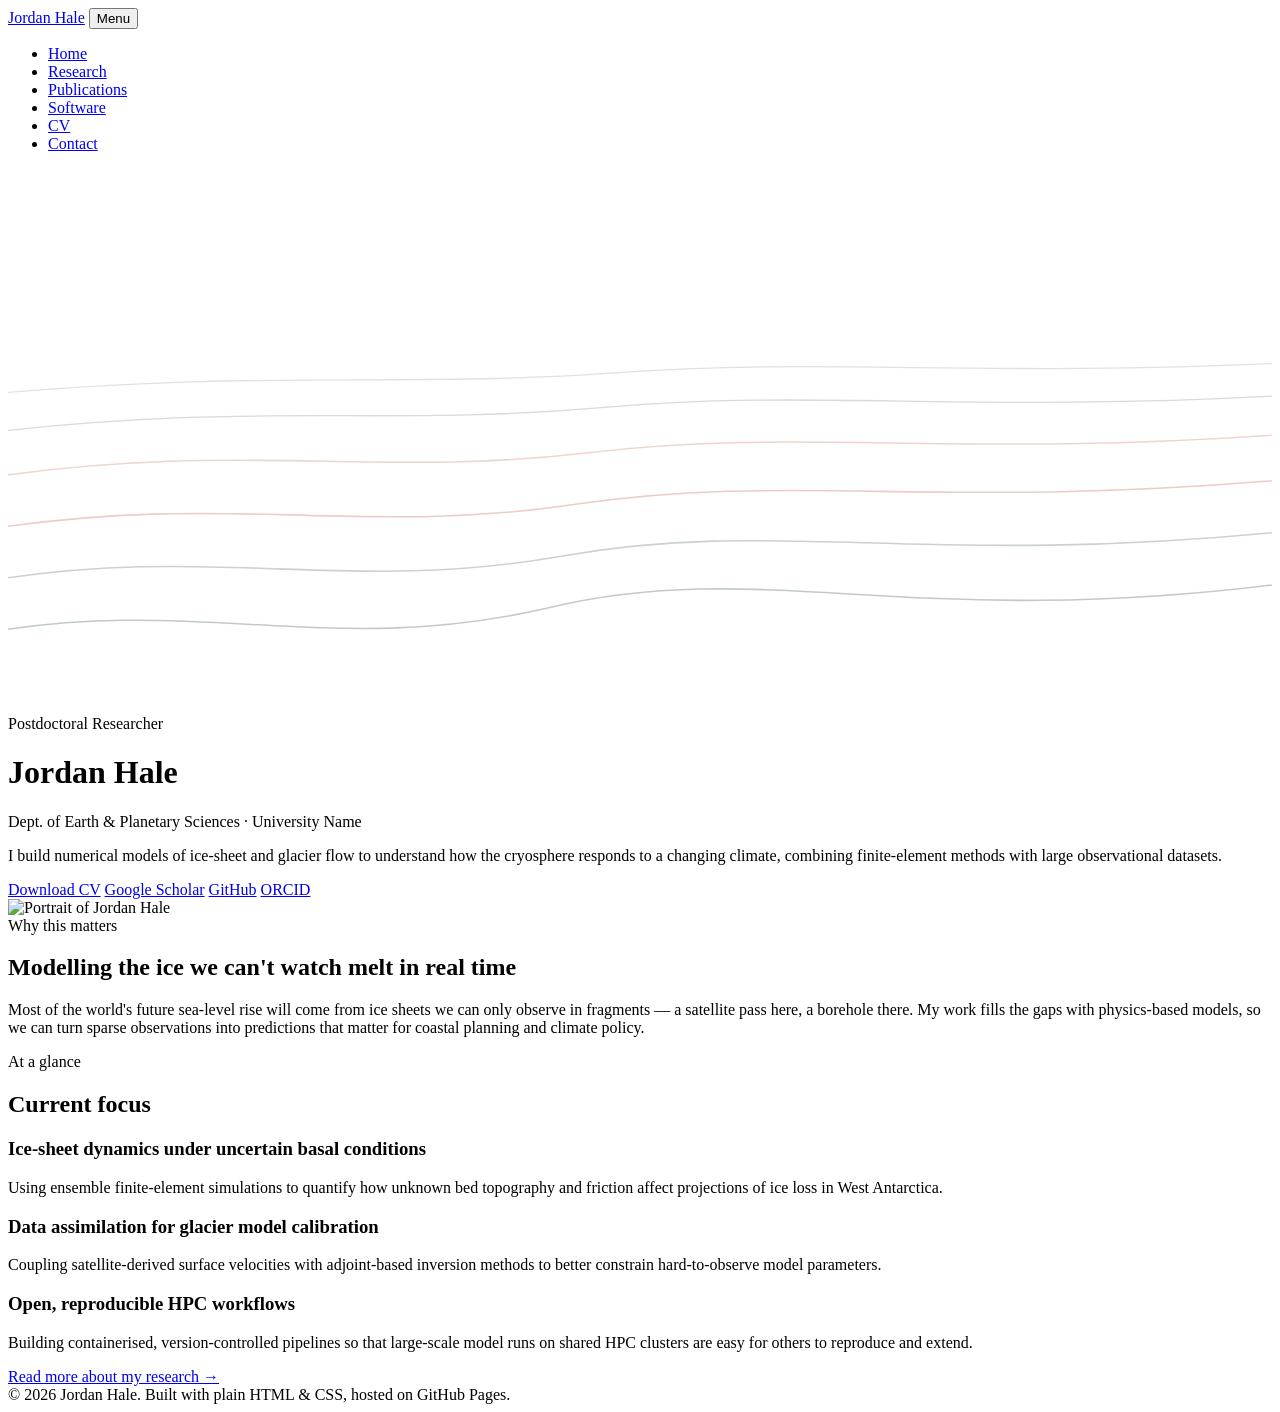
==== index.html @ ba5da075 "init files" ====
<!DOCTYPE html>
<html lang="en">
<head>
<meta charset="UTF-8">
<meta name="viewport" content="width=device-width, initial-scale=1.0">
<title>Jordan Hale — Geoscience &amp; Numerical Modelling</title>
<meta name="description" content="Postdoctoral researcher working on numerical modelling in geoscience.">
<link rel="preconnect" href="https://fonts.googleapis.com">
<link href="https://fonts.googleapis.com/css2?family=Fraunces:wght@500;600&family=IBM+Plex+Sans:wght@400;500&family=IBM+Plex+Mono:wght@400;500&display=swap" rel="stylesheet">
<link rel="stylesheet" href="assets/style.css">
</head>
<body>

<nav class="site-nav">
  <div class="wrap">
    <a href="index.html" class="brand">Jordan Hale</a>
    <button class="nav-toggle" aria-label="Toggle menu">Menu</button>
    <ul>
      <li><a href="index.html" class="active">Home</a></li>
      <li><a href="research.html">Research</a></li>
      <li><a href="publications.html">Publications</a></li>
      <li><a href="software.html">Software</a></li>
      <li><a href="cv.html">CV</a></li>
      <li><a href="contact.html">Contact</a></li>
    </ul>
  </div>
</nav>

<header class="hero">
  <svg class="hero-contours" viewBox="0 0 980 420" preserveAspectRatio="none" aria-hidden="true">
    <path d="M-20,360 C150,330 250,380 420,340 C590,300 700,360 1000,320" fill="none" stroke="#4f6b58" stroke-width="1.2" opacity="0.35"/>
    <path d="M-20,320 C160,290 260,330 430,300 C600,270 710,310 1000,280" fill="none" stroke="#4f6b58" stroke-width="1.2" opacity="0.3"/>
    <path d="M-20,280 C170,250 270,285 440,260 C610,235 720,265 1000,240" fill="none" stroke="#bf5b3a" stroke-width="1.2" opacity="0.3"/>
    <path d="M-20,240 C180,210 280,240 450,220 C620,200 730,225 1000,205" fill="none" stroke="#bf5b3a" stroke-width="1.2" opacity="0.25"/>
    <path d="M-20,205 C190,180 290,200 460,185 C630,170 740,190 1000,175" fill="none" stroke="#6b6a60" stroke-width="1" opacity="0.25"/>
    <path d="M-20,175 C200,155 300,170 470,158 C640,146 750,162 1000,150" fill="none" stroke="#6b6a60" stroke-width="1" opacity="0.2"/>
  </svg>
  <div class="wrap">
    <div class="hero-grid">
      <div>
        <span class="eyebrow">Postdoctoral Researcher</span>
        <h1>Jordan Hale</h1>
        <p class="role">Dept. of Earth &amp; Planetary Sciences · University Name</p>
        <p class="tagline">I build numerical models of ice-sheet and glacier flow to understand how the cryosphere responds to a changing climate, combining finite-element methods with large observational datasets.</p>
        <div class="hero-links">
          <a class="pill accent" href="cv.html">Download CV</a>
          <a class="pill" href="https://scholar.google.com" target="_blank" rel="noopener">Google Scholar</a>
          <a class="pill" href="https://github.com/" target="_blank" rel="noopener">GitHub</a>
          <a class="pill" href="https://orcid.org/" target="_blank" rel="noopener">ORCID</a>
        </div>
      </div>
      <img class="hero-photo" src="https://placehold.co/400x400/e4ddcc/1c2422?text=Photo" alt="Portrait of Jordan Hale">
    </div>
  </div>
</header>

<section>
  <div class="wrap">
    <div class="section-head">
      <span class="eyebrow">Why this matters</span>
      <h2>Modelling the ice we can't watch melt in real time</h2>
    </div>
    <p class="lede">Most of the world's future sea-level rise will come from ice sheets we can only observe in fragments — a satellite pass here, a borehole there. My work fills the gaps with physics-based models, so we can turn sparse observations into predictions that matter for coastal planning and climate policy.</p>
  </div>
</section>

<section>
  <div class="wrap">
    <div class="section-head">
      <span class="eyebrow">At a glance</span>
      <h2>Current focus</h2>
    </div>
    <div class="theme-list">
      <div class="theme">
        <h3>Ice-sheet dynamics under uncertain basal conditions</h3>
        <p>Using ensemble finite-element simulations to quantify how unknown bed topography and friction affect projections of ice loss in West Antarctica.</p>
      </div>
      <div class="theme">
        <h3>Data assimilation for glacier model calibration</h3>
        <p>Coupling satellite-derived surface velocities with adjoint-based inversion methods to better constrain hard-to-observe model parameters.</p>
      </div>
      <div class="theme">
        <h3>Open, reproducible HPC workflows</h3>
        <p>Building containerised, version-controlled pipelines so that large-scale model runs on shared HPC clusters are easy for others to reproduce and extend.</p>
      </div>
    </div>
  </div>
</section>

<section>
  <div class="wrap">
    <a href="research.html" class="pill">Read more about my research →</a>
  </div>
</section>

<footer>
  <div class="wrap">
    &copy; 2026 Jordan Hale. Built with plain HTML &amp; CSS, hosted on GitHub Pages.
  </div>
</footer>

<script src="assets/main.js"></script>
</body>
</html>
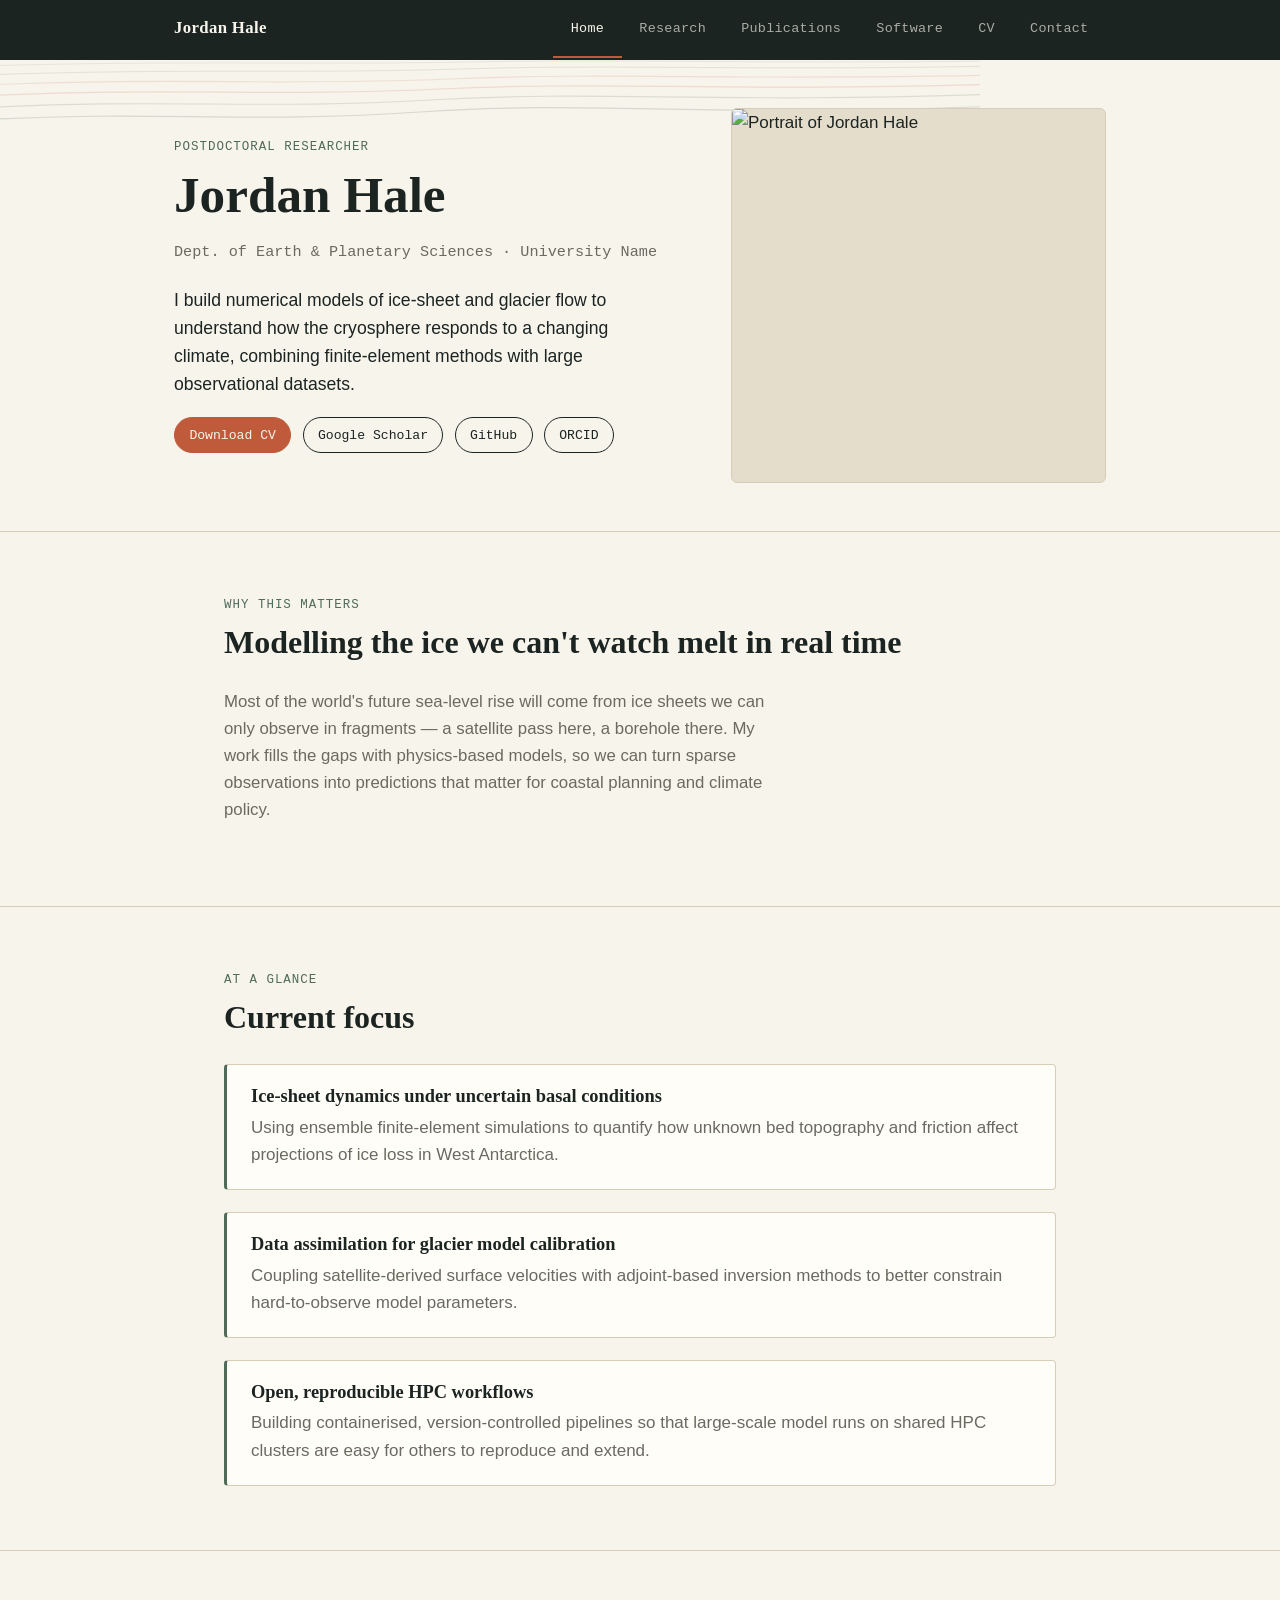
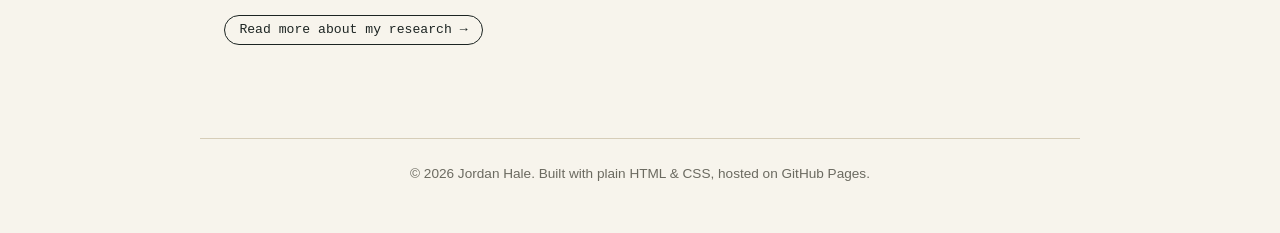
==== commit b54bd09e: "Upgrade formatting" ====
--- a/index.html
+++ b/index.html
@@ -27,13 +27,13 @@
 </nav>
 
 <header class="hero">
-  <svg class="hero-contours" viewBox="0 0 980 420" preserveAspectRatio="none" aria-hidden="true">
-    <path d="M-20,360 C150,330 250,380 420,340 C590,300 700,360 1000,320" fill="none" stroke="#4f6b58" stroke-width="1.2" opacity="0.35"/>
-    <path d="M-20,320 C160,290 260,330 430,300 C600,270 710,310 1000,280" fill="none" stroke="#4f6b58" stroke-width="1.2" opacity="0.3"/>
-    <path d="M-20,280 C170,250 270,285 440,260 C610,235 720,265 1000,240" fill="none" stroke="#bf5b3a" stroke-width="1.2" opacity="0.3"/>
-    <path d="M-20,240 C180,210 280,240 450,220 C620,200 730,225 1000,205" fill="none" stroke="#bf5b3a" stroke-width="1.2" opacity="0.25"/>
-    <path d="M-20,205 C190,180 290,200 460,185 C630,170 740,190 1000,175" fill="none" stroke="#6b6a60" stroke-width="1" opacity="0.25"/>
-    <path d="M-20,175 C200,155 300,170 470,158 C640,146 750,162 1000,150" fill="none" stroke="#6b6a60" stroke-width="1" opacity="0.2"/>
+  <svg class="hero-contours" viewBox="0 0 980 70" preserveAspectRatio="none" aria-hidden="true">
+    <path d="M-20,60 C150,50 250,64 420,52 C590,40 700,58 1000,46" fill="none" stroke="#4f6b58" stroke-width="1.2" opacity="0.35"/>
+    <path d="M-20,48 C160,38 260,50 430,40 C600,30 710,44 1000,34" fill="none" stroke="#4f6b58" stroke-width="1.2" opacity="0.3"/>
+    <path d="M-20,36 C170,27 270,37 440,29 C610,21 720,32 1000,24" fill="none" stroke="#bf5b3a" stroke-width="1.2" opacity="0.3"/>
+    <path d="M-20,25 C180,17 280,26 450,19 C620,12 730,21 1000,15" fill="none" stroke="#bf5b3a" stroke-width="1.2" opacity="0.25"/>
+    <path d="M-20,15 C190,8 290,14 460,9 C630,4 740,11 1000,6" fill="none" stroke="#6b6a60" stroke-width="1" opacity="0.25"/>
+    <path d="M-20,6 C200,0 300,5 470,2 C640,-1 750,4 1000,1" fill="none" stroke="#6b6a60" stroke-width="1" opacity="0.2"/>
   </svg>
   <div class="wrap">
     <div class="hero-grid">
--- a/assets/style.css
+++ b/assets/style.css
@@ -0,0 +1,359 @@
+/* =========================================================
+   DESIGN TOKENS
+   Palette named after the strata it's drawn from:
+   - ink:       deep slate, primary text / dark sections
+   - paper:     warm off-white background, like topo map paper
+   - rust:      terracotta accent, oxidised iron in rock
+   - moss:      muted green, secondary accent
+   - stone:     mid grey, supporting text
+   - sand:      pale warm grey, hairlines & cards
+   ========================================================= */
+:root {
+  --ink:    #1c2422;
+  --paper:  #f7f4ec;
+  --rust:   #bf5b3a;
+  --moss:   #4f6b58;
+  --stone:  #6b6a60;
+  --sand:   #e4ddcc;
+  --line:   #d6cdb8;
+
+  --display: "Fraunces", "Iowan Old Style", Georgia, serif;
+  --body:    "IBM Plex Sans", -apple-system, "Segoe UI", sans-serif;
+  --mono:    "IBM Plex Mono", "SFMono-Regular", Consolas, monospace;
+
+  --max: 880px;
+  --gap: clamp(1.25rem, 2.5vw, 2rem);
+}
+
+@media (prefers-color-scheme: dark) {
+  /* Intentionally not auto-dark: a topo-paper feel reads best light.
+     Left as a hook if you want to add a toggle later. */
+}
+
+* { box-sizing: border-box; }
+
+html { scroll-behavior: smooth; }
+
+body {
+  margin: 0;
+  background: var(--paper);
+  color: var(--ink);
+  font-family: var(--body);
+  font-size: 17px;
+  line-height: 1.6;
+  -webkit-font-smoothing: antialiased;
+}
+
+@media (prefers-reduced-motion: reduce) {
+  html { scroll-behavior: auto; }
+  * { animation-duration: 0.01ms !important; transition-duration: 0.01ms !important; }
+}
+
+a {
+  color: var(--rust);
+  text-decoration-thickness: 1px;
+  text-underline-offset: 3px;
+}
+a:hover { color: var(--ink); }
+a:focus-visible, button:focus-visible {
+  outline: 2px solid var(--rust);
+  outline-offset: 3px;
+}
+
+h1, h2, h3 {
+  font-family: var(--display);
+  font-weight: 600;
+  line-height: 1.15;
+  margin: 0 0 0.5em;
+}
+
+h1 { font-size: clamp(2.1rem, 4.5vw, 3.2rem); }
+h2 { font-size: clamp(1.5rem, 3vw, 2rem); }
+h3 { font-size: 1.15rem; }
+
+p { margin: 0 0 1.1em; }
+
+.eyebrow {
+  font-family: var(--mono);
+  font-size: 0.78rem;
+  letter-spacing: 0.08em;
+  text-transform: uppercase;
+  color: var(--moss);
+  display: block;
+  margin-bottom: 0.6em;
+}
+
+.wrap {
+  max-width: var(--max);
+  margin: 0 auto;
+  padding: 0 1.5rem;
+}
+
+/* ---------- NAV ---------- */
+.site-nav {
+  position: sticky;
+  top: 0;
+  z-index: 20;
+  background: var(--ink);
+  border-bottom: 1px solid var(--ink);
+}
+.site-nav .wrap {
+  max-width: 980px;
+  display: flex;
+  align-items: center;
+  justify-content: space-between;
+  padding-top: 0;
+  padding-bottom: 0;
+}
+.site-nav .brand {
+  font-family: var(--display);
+  font-weight: 600;
+  font-size: 1.05rem;
+  color: var(--paper);
+  text-decoration: none;
+  padding: 0.95rem 0;
+}
+.site-nav ul {
+  list-style: none;
+  display: flex;
+  gap: 0;
+  margin: 0;
+  padding: 0;
+}
+.site-nav a {
+  display: inline-block;
+  color: rgba(247, 244, 236, 0.65);
+  text-decoration: none;
+  font-family: var(--mono);
+  font-size: 0.84rem;
+  letter-spacing: 0.02em;
+  padding: 1.05rem 1.1rem;
+  border-bottom: 2px solid transparent;
+  transition: color 0.15s ease, border-color 0.15s ease, background 0.15s ease;
+}
+.site-nav a:hover {
+  color: var(--paper);
+  background: rgba(247, 244, 236, 0.06);
+}
+.site-nav a.active {
+  color: var(--paper);
+  border-bottom-color: var(--rust);
+}
+
+.nav-toggle { display: none; }
+
+@media (max-width: 640px) {
+  .site-nav ul {
+    display: none;
+    position: absolute;
+    top: 100%;
+    left: 0;
+    right: 0;
+    flex-direction: column;
+    background: var(--ink);
+    border-bottom: 1px solid rgba(247, 244, 236, 0.15);
+    padding: 0.5rem 1.5rem 1rem;
+    gap: 0;
+  }
+  .site-nav ul.open { display: flex; }
+  .site-nav ul a {
+    padding: 0.75rem 0.2rem;
+    border-bottom: 1px solid rgba(247, 244, 236, 0.1);
+    border-left: none;
+  }
+  .site-nav ul a.active { border-bottom-color: rgba(247, 244, 236, 0.1); border-left: 2px solid var(--rust); padding-left: 0.6rem; }
+  .nav-toggle {
+    display: inline-block;
+    background: none;
+    border: 1px solid rgba(247, 244, 236, 0.4);
+    border-radius: 4px;
+    padding: 0.35rem 0.6rem;
+    font-family: var(--mono);
+    font-size: 0.85rem;
+    color: var(--paper);
+    cursor: pointer;
+  }
+}
+
+/* ---------- HERO ---------- */
+.hero {
+  position: relative;
+  overflow: hidden;
+  border-bottom: 1px solid var(--line);
+}
+.hero .wrap {
+  max-width: 980px;
+  padding-top: clamp(2rem, 5vw, 3rem);
+  padding-bottom: clamp(2rem, 5vw, 3rem);
+  position: relative;
+  z-index: 2;
+}
+.hero-contours {
+  position: absolute;
+  top: 0;
+  left: 0;
+  right: 0;
+  height: 70px;
+  z-index: 1;
+  opacity: 0.55;
+  pointer-events: none;
+}
+.hero-grid {
+  display: grid;
+  grid-template-columns: 1.4fr 1fr;
+  gap: var(--gap);
+  align-items: center;
+}
+@media (max-width: 700px) {
+  .hero-grid { grid-template-columns: 1fr; }
+}
+.hero h1 { margin-bottom: 0.3em; }
+.hero .role {
+  font-family: var(--mono);
+  color: var(--stone);
+  font-size: 0.95rem;
+  margin-bottom: 1.4em;
+}
+.hero .tagline {
+  font-size: 1.1rem;
+  max-width: 46ch;
+}
+.hero-photo {
+  width: 100%;
+  aspect-ratio: 1;
+  border-radius: 6px;
+  object-fit: cover;
+  border: 1px solid var(--line);
+  background: var(--sand);
+}
+.hero-links {
+  display: flex;
+  flex-wrap: wrap;
+  gap: 0.7rem;
+  margin-top: 1.2rem;
+}
+.pill {
+  font-family: var(--mono);
+  font-size: 0.82rem;
+  border: 1px solid var(--ink);
+  border-radius: 999px;
+  padding: 0.4rem 0.9rem;
+  text-decoration: none;
+  color: var(--ink);
+  transition: background 0.15s ease, color 0.15s ease;
+}
+.pill:hover { background: var(--ink); color: var(--paper); }
+.pill.accent { background: var(--rust); border-color: var(--rust); color: var(--paper); }
+.pill.accent:hover { background: var(--ink); border-color: var(--ink); }
+
+/* ---------- SECTIONS ---------- */
+section { padding: clamp(2.5rem, 6vw, 4rem) 0; }
+section + section { border-top: 1px solid var(--line); }
+
+.section-head { margin-bottom: 1.8rem; }
+
+.lede {
+  font-size: 1.05rem;
+  color: var(--stone);
+  max-width: 60ch;
+}
+
+/* ---------- RESEARCH THEMES ---------- */
+.theme-list {
+  display: grid;
+  gap: 1.4rem;
+}
+.theme {
+  border: 1px solid var(--line);
+  border-left: 3px solid var(--moss);
+  background: #fffdf8;
+  border-radius: 4px;
+  padding: 1.3rem 1.5rem;
+}
+.theme h3 { color: var(--ink); margin-bottom: 0.35em; }
+.theme p { color: var(--stone); margin-bottom: 0; }
+
+/* ---------- METHODS / TOOLS CHIPS ---------- */
+.chip-row {
+  display: flex;
+  flex-wrap: wrap;
+  gap: 0.5rem;
+  margin-top: 0.5rem;
+}
+.chip {
+  font-family: var(--mono);
+  font-size: 0.8rem;
+  background: var(--sand);
+  border-radius: 4px;
+  padding: 0.3rem 0.65rem;
+  color: var(--ink);
+}
+
+/* ---------- PUBLICATIONS ---------- */
+.pub-list { list-style: none; margin: 0; padding: 0; }
+.pub {
+  display: grid;
+  grid-template-columns: 64px 1fr;
+  gap: 1rem;
+  padding: 1.1rem 0;
+  border-bottom: 1px solid var(--line);
+}
+.pub:first-child { border-top: 1px solid var(--line); }
+.pub .year {
+  font-family: var(--mono);
+  color: var(--moss);
+  font-size: 0.95rem;
+  padding-top: 0.15em;
+}
+.pub .title { font-weight: 600; margin-bottom: 0.2em; }
+.pub .meta { color: var(--stone); font-size: 0.92rem; margin-bottom: 0.4em; }
+.pub .links a { font-family: var(--mono); font-size: 0.82rem; margin-right: 1rem; }
+
+/* ---------- SOFTWARE / CODE ---------- */
+.repo-grid {
+  display: grid;
+  grid-template-columns: repeat(auto-fit, minmax(220px, 1fr));
+  gap: 1.2rem;
+}
+.repo-card {
+  border: 1px solid var(--line);
+  border-radius: 6px;
+  padding: 1.2rem 1.3rem;
+  background: #fffdf8;
+}
+.repo-card h3 { margin-bottom: 0.3em; font-size: 1.05rem; }
+.repo-card .repo-name {
+  font-family: var(--mono);
+  font-size: 0.82rem;
+  color: var(--rust);
+  display: block;
+  margin-bottom: 0.5em;
+}
+.repo-card p { color: var(--stone); font-size: 0.93rem; margin-bottom: 0.7em; }
+
+/* ---------- CONTACT ---------- */
+.contact-grid {
+  display: grid;
+  grid-template-columns: repeat(auto-fit, minmax(180px, 1fr));
+  gap: 1rem;
+}
+.contact-item {
+  border: 1px solid var(--line);
+  border-radius: 6px;
+  padding: 1rem 1.2rem;
+  background: #fffdf8;
+}
+.contact-item .eyebrow { margin-bottom: 0.3em; }
+.contact-item a { font-family: var(--mono); font-size: 0.95rem; word-break: break-word; }
+
+/* ---------- FOOTER ---------- */
+footer {
+  padding: 2rem 0 3rem;
+  text-align: center;
+  color: var(--stone);
+  font-size: 0.85rem;
+}
+footer .wrap { border-top: 1px solid var(--line); padding-top: 1.5rem; }
+
+/* ---------- CV PAGE BUTTON ---------- */
+.cv-actions { margin-top: 1.5rem; }
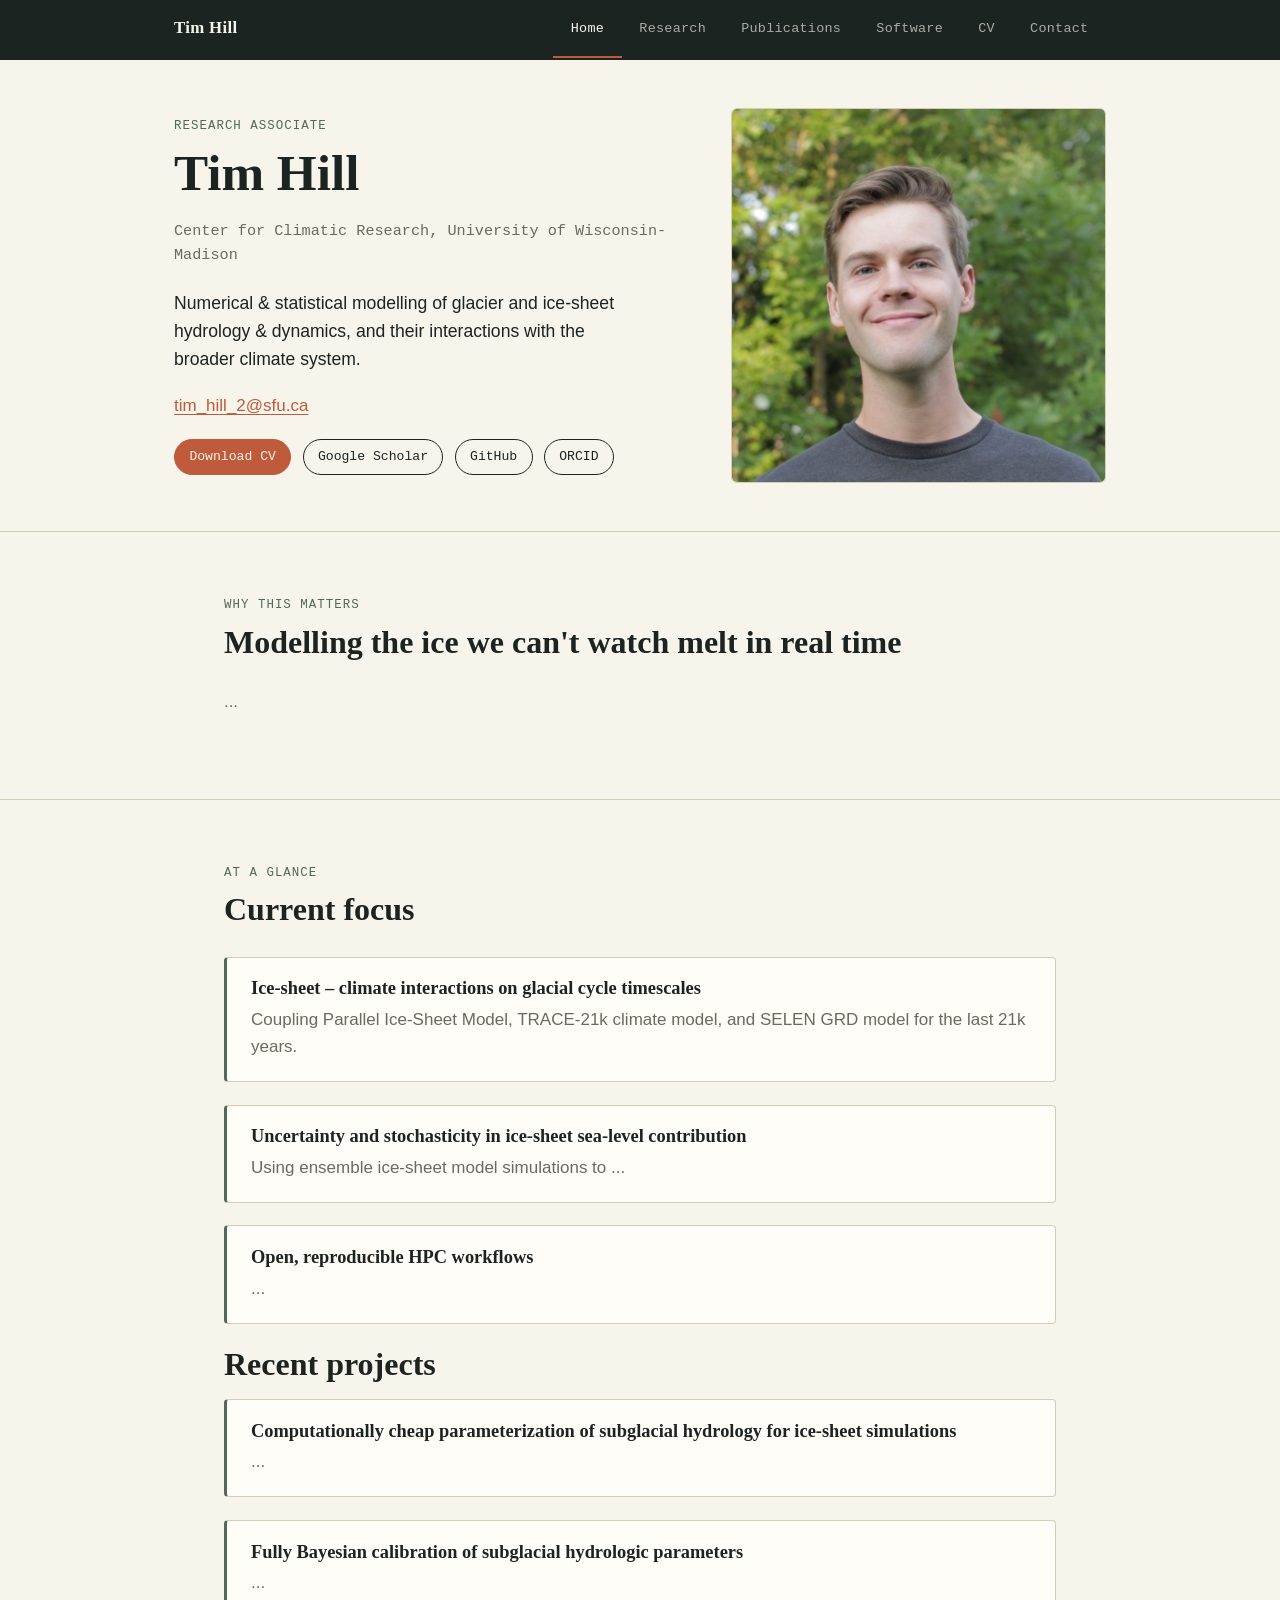
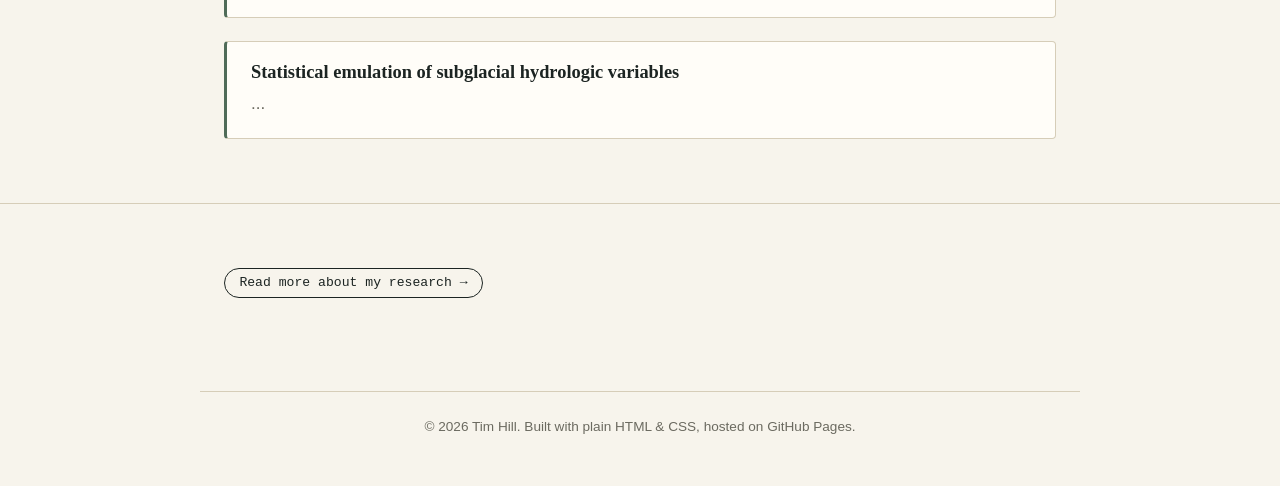
==== commit fc8a73c1: "Fill in the blanks" ====
--- a/index.html
+++ b/index.html
@@ -3,7 +3,7 @@
 <head>
 <meta charset="UTF-8">
 <meta name="viewport" content="width=device-width, initial-scale=1.0">
-<title>Jordan Hale — Geoscience &amp; Numerical Modelling</title>
+<title>Tim Hill — Ice-Sheet Modelling</title>
 <meta name="description" content="Postdoctoral researcher working on numerical modelling in geoscience.">
 <link rel="preconnect" href="https://fonts.googleapis.com">
 <link href="https://fonts.googleapis.com/css2?family=Fraunces:wght@500;600&family=IBM+Plex+Sans:wght@400;500&family=IBM+Plex+Mono:wght@400;500&display=swap" rel="stylesheet">
@@ -13,7 +13,7 @@
 
 <nav class="site-nav">
   <div class="wrap">
-    <a href="index.html" class="brand">Jordan Hale</a>
+    <a href="index.html" class="brand">Tim Hill</a>
     <button class="nav-toggle" aria-label="Toggle menu">Menu</button>
     <ul>
       <li><a href="index.html" class="active">Home</a></li>
@@ -27,29 +27,22 @@
 </nav>
 
 <header class="hero">
-  <svg class="hero-contours" viewBox="0 0 980 70" preserveAspectRatio="none" aria-hidden="true">
-    <path d="M-20,60 C150,50 250,64 420,52 C590,40 700,58 1000,46" fill="none" stroke="#4f6b58" stroke-width="1.2" opacity="0.35"/>
-    <path d="M-20,48 C160,38 260,50 430,40 C600,30 710,44 1000,34" fill="none" stroke="#4f6b58" stroke-width="1.2" opacity="0.3"/>
-    <path d="M-20,36 C170,27 270,37 440,29 C610,21 720,32 1000,24" fill="none" stroke="#bf5b3a" stroke-width="1.2" opacity="0.3"/>
-    <path d="M-20,25 C180,17 280,26 450,19 C620,12 730,21 1000,15" fill="none" stroke="#bf5b3a" stroke-width="1.2" opacity="0.25"/>
-    <path d="M-20,15 C190,8 290,14 460,9 C630,4 740,11 1000,6" fill="none" stroke="#6b6a60" stroke-width="1" opacity="0.25"/>
-    <path d="M-20,6 C200,0 300,5 470,2 C640,-1 750,4 1000,1" fill="none" stroke="#6b6a60" stroke-width="1" opacity="0.2"/>
-  </svg>
   <div class="wrap">
     <div class="hero-grid">
       <div>
-        <span class="eyebrow">Postdoctoral Researcher</span>
-        <h1>Jordan Hale</h1>
-        <p class="role">Dept. of Earth &amp; Planetary Sciences · University Name</p>
-        <p class="tagline">I build numerical models of ice-sheet and glacier flow to understand how the cryosphere responds to a changing climate, combining finite-element methods with large observational datasets.</p>
+        <span class="eyebrow">Research Associate</span>
+        <h1>Tim Hill</h1>
+        <p class="role">Center for Climatic Research, University of Wisconsin-Madison</p>
+        <p class="tagline">Numerical &amp statistical modelling of glacier and ice-sheet hydrology &amp dynamics, and their interactions with the broader climate system.</p>
+        <p><a href="mailto:tim_hill_2@sfu.ca">tim_hill_2@sfu.ca</a></p>
         <div class="hero-links">
           <a class="pill accent" href="cv.html">Download CV</a>
-          <a class="pill" href="https://scholar.google.com" target="_blank" rel="noopener">Google Scholar</a>
-          <a class="pill" href="https://github.com/" target="_blank" rel="noopener">GitHub</a>
-          <a class="pill" href="https://orcid.org/" target="_blank" rel="noopener">ORCID</a>
+          <a class="pill" href="https://scholar.google.com/citations?user=vpeGPqoAAAAJ&hl=en" target="_blank" rel="noopener">Google Scholar</a>
+          <a class="pill" href="https://github.com/timghill" target="_blank" rel="noopener">GitHub</a>
+          <a class="pill" href="https://orcid.org/0000-0002-3538-7060" target="_blank" rel="noopener">ORCID</a>
         </div>
       </div>
-      <img class="hero-photo" src="https://placehold.co/400x400/e4ddcc/1c2422?text=Photo" alt="Portrait of Jordan Hale">
+      <img class="hero-photo" src="assets/headshot_400px.jpg" alt="Portrait of Tim Hill">
     </div>
   </div>
 </header>
@@ -60,7 +53,7 @@
       <span class="eyebrow">Why this matters</span>
       <h2>Modelling the ice we can't watch melt in real time</h2>
     </div>
-    <p class="lede">Most of the world's future sea-level rise will come from ice sheets we can only observe in fragments — a satellite pass here, a borehole there. My work fills the gaps with physics-based models, so we can turn sparse observations into predictions that matter for coastal planning and climate policy.</p>
+    <p class="lede">...</p>
   </div>
 </section>
 
@@ -72,17 +65,35 @@
     </div>
     <div class="theme-list">
       <div class="theme">
-        <h3>Ice-sheet dynamics under uncertain basal conditions</h3>
-        <p>Using ensemble finite-element simulations to quantify how unknown bed topography and friction affect projections of ice loss in West Antarctica.</p>
+        <h3>Ice-sheet &#8211 climate interactions on glacial cycle timescales</h3>
+        <p>Coupling Parallel Ice-Sheet Model, TRACE-21k climate model, and SELEN GRD model for the last 21k years.</p>
       </div>
       <div class="theme">
-        <h3>Data assimilation for glacier model calibration</h3>
-        <p>Coupling satellite-derived surface velocities with adjoint-based inversion methods to better constrain hard-to-observe model parameters.</p>
+        <h3>Uncertainty and stochasticity in ice-sheet sea-level contribution</h3>
+        <p>Using ensemble ice-sheet model simulations to ...</p>
       </div>
       <div class="theme">
         <h3>Open, reproducible HPC workflows</h3>
-        <p>Building containerised, version-controlled pipelines so that large-scale model runs on shared HPC clusters are easy for others to reproduce and extend.</p>
+        <p>...</p>
       </div>
+
+      <h2>Recent projects</h2>
+    </div>
+    <div class="theme-list">
+      <div class="theme">
+        <h3>Computationally cheap parameterization of subglacial hydrology for ice-sheet simulations</h3>
+        <p>...</p>
+      </div>
+      <div class="theme">
+        <h3>Fully Bayesian calibration of subglacial hydrologic parameters</h3>
+        <p>...</p>
+      </div>
+      <div class="theme">
+        <h3>Statistical emulation of subglacial hydrologic variables</h3>
+        <p>...</p>
+      </div>
+
+
     </div>
   </div>
 </section>
@@ -95,7 +106,7 @@
 
 <footer>
   <div class="wrap">
-    &copy; 2026 Jordan Hale. Built with plain HTML &amp; CSS, hosted on GitHub Pages.
+    &copy; 2026 Tim Hill. Built with plain HTML &amp; CSS, hosted on GitHub Pages.
   </div>
 </footer>
 
